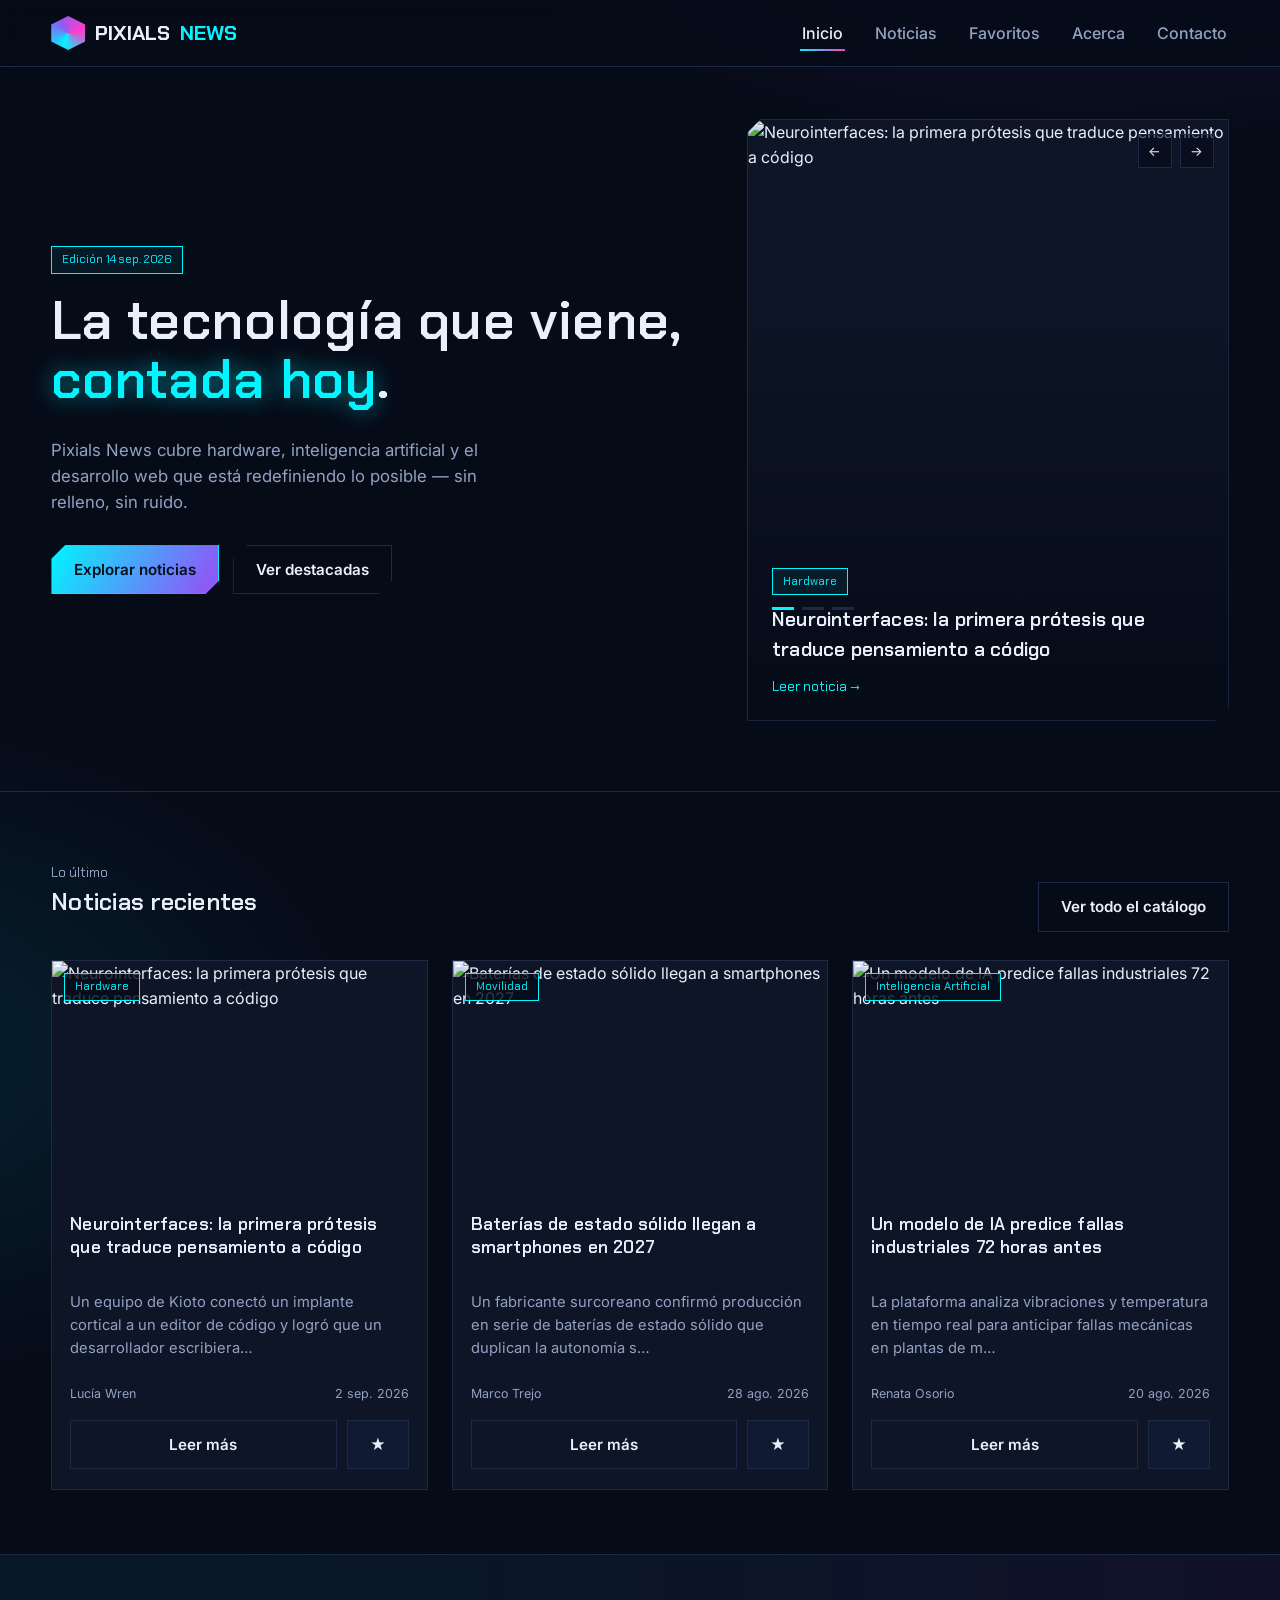
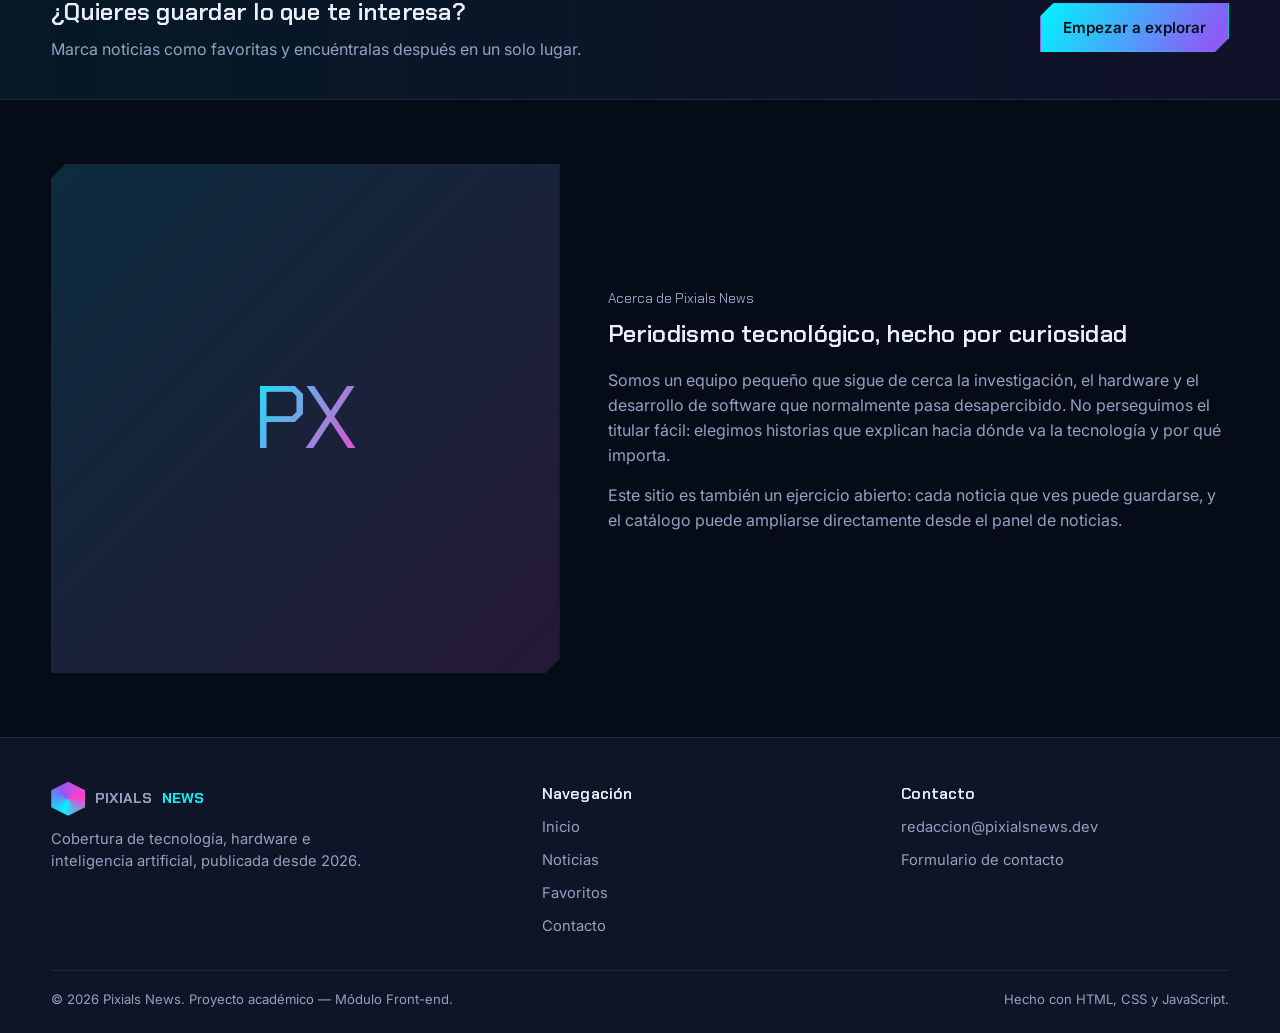
==== index.html @ 2e8cb389 "Primera entrega: mockup funcional de Pixials News" ====
<!DOCTYPE html>
<html lang="es">
<head>
<meta charset="UTF-8">
<meta name="viewport" content="width=device-width, initial-scale=1.0">
<title>Pixials News — Tecnología del futuro, hoy</title>
<link rel="preconnect" href="https://fonts.googleapis.com">
<link rel="preconnect" href="https://fonts.gstatic.com" crossorigin>
<link href="https://fonts.googleapis.com/css2?family=Chakra+Petch:wght@500;600;700&family=Inter:wght@400;500;600&display=swap" rel="stylesheet">
<link rel="stylesheet" href="css/style.css">
<style>
  /* Estilos exclusivos del Home */
  .hero{
    padding:52px 0 70px;
    border-bottom:1px solid var(--line);
  }
  .hero-grid{
    display:grid;
    grid-template-columns: 1.15fr 0.85fr;
    gap:44px;
    align-items:center;
  }
  .hero-copy .tag{ margin-bottom:18px; }
  .hero-copy h1{
    font-size:clamp(2.2rem, 5vw, 3.4rem);
    line-height:1.08;
  }
  .hero-copy h1 .glow{
    color:var(--cian);
    text-shadow:0 0 22px rgba(0,245,255,.55);
  }
  .hero-copy p{ color:var(--text-dim); font-size:1.05rem; max-width:480px; margin:18px 0 30px; }
  .hero-actions{ display:flex; gap:14px; flex-wrap:wrap; }

  /* Carrusel */
  .carousel{
    position:relative;
    border:1px solid var(--line);
    background:var(--panel);
    overflow:hidden;
  }
  .carousel-track{
    display:flex;
    transition:transform .55s cubic-bezier(.65,0,.35,1);
  }
  .slide{
    min-width:100%;
    position:relative;
    aspect-ratio:4/5;
  }
  .slide img{ width:100%; height:100%; object-fit:cover; }
  .slide::after{
    content:"";
    position:absolute; inset:0;
    background:linear-gradient(180deg, transparent 30%, rgba(6,11,24,.95) 92%);
  }
  .slide-copy{
    position:absolute; left:0; right:0; bottom:0;
    padding:26px 24px 22px;
    z-index:2;
  }
  .slide-copy .tag{ margin-bottom:10px; }
  .slide-copy h3{ font-size:1.2rem; margin-bottom:8px; }
  .slide-copy a{ font-family:var(--font-head); color:var(--cian); font-size:.85rem; }

  .carousel-nav{
    position:absolute; top:14px; right:14px; z-index:3;
    display:flex; gap:8px;
  }
  .carousel-nav button{
    width:34px; height:34px;
    background:rgba(6,11,24,.6);
    border:1px solid var(--line);
    color:var(--text);
    display:flex; align-items:center; justify-content:center;
  }
  .carousel-nav button:hover{ border-color:var(--cian); color:var(--cian); }

  .carousel-dots{
    position:absolute; left:24px; bottom:110px; z-index:3;
    display:flex; gap:8px;
  }
  .carousel-dots button{
    width:22px; height:3px; padding:0;
    background:var(--line); border:none;
  }
  .carousel-dots button.active{ background:var(--cian); }

  /* Acerca de */
  .about{
    display:grid;
    grid-template-columns:0.9fr 1.1fr;
    gap:48px;
    align-items:center;
  }
  .about-visual{
    aspect-ratio:1/1;
    border:1px solid var(--line);
    background:
      linear-gradient(135deg, rgba(0,245,255,.10), rgba(255,62,200,.10)),
      var(--panel);
    display:flex; align-items:center; justify-content:center;
    position:relative;
  }
  .about-visual span{
    font-family:var(--font-head);
    font-size:5.5rem;
    background:linear-gradient(120deg, var(--cian), var(--magenta));
    -webkit-background-clip:text; background-clip:text; color:transparent;
  }
  .about-text p{ color:var(--text-dim); }

  /* CTA banda */
  .cta-band{
    border-top:1px solid var(--line);
    border-bottom:1px solid var(--line);
    background:linear-gradient(90deg, rgba(0,245,255,.06), rgba(139,92,246,.08));
  }
  .cta-band .inner{
    display:flex; align-items:center; justify-content:space-between; gap:20px; flex-wrap:wrap;
    padding:38px 0;
  }
  .cta-band h2{ font-size:1.5rem; margin:0; }
  .cta-band p{ margin:6px 0 0; color:var(--text-dim); }

  @media (max-width:860px){
    .hero-grid, .about{ grid-template-columns:1fr; }
    .hero-copy p{ max-width:100%; }
  }
</style>
</head>
<body>

<header class="site-header">
  <div class="container nav">
    <a href="index.html" class="brand"><span class="brand-mark"></span>PIXIALS <span>NEWS</span></a>
    <ul class="nav-links">
      <li><a href="index.html">Inicio</a></li>
      <li><a href="listado.html">Noticias</a></li>
      <li><a href="listado.html?filtro=favoritos">Favoritos <em data-fav-count style="font-style:normal;color:var(--magenta)"></em></a></li>
      <li><a href="index.html#acerca">Acerca</a></li>
      <li><a href="contacto.html">Contacto</a></li>
    </ul>
    <button class="nav-toggle" aria-label="Abrir menú">☰</button>
  </div>
</header>

<main>

  <!-- HERO -->
  <section class="hero">
    <div class="container hero-grid">
      <div class="hero-copy">
        <span class="tag">Edición 14 sep. 2026</span>
        <h1>La tecnología que viene, <span class="glow">contada hoy</span>.</h1>
        <p>Pixials News cubre hardware, inteligencia artificial y el desarrollo web que está redefiniendo lo posible — sin relleno, sin ruido.</p>
        <div class="hero-actions">
          <a href="listado.html" class="btn btn-primary cut">Explorar noticias</a>
          <a href="#destacadas" class="btn btn-ghost cut">Ver destacadas</a>
        </div>
      </div>

      <div class="carousel cut" id="carousel">
        <div class="carousel-track" id="carouselTrack"></div>
        <div class="carousel-nav">
          <button id="prevBtn" aria-label="Anterior">←</button>
          <button id="nextBtn" aria-label="Siguiente">→</button>
        </div>
        <div class="carousel-dots" id="carouselDots"></div>
      </div>
    </div>
  </section>

  <!-- DESTACADAS -->
  <section class="section" id="destacadas">
    <div class="container">
      <div class="section-head">
        <div>
          <p class="eyebrow">Lo último</p>
          <h2 class="mt-0">Noticias recientes</h2>
        </div>
        <a href="listado.html" class="btn btn-ghost cut-sm">Ver todo el catálogo</a>
      </div>
      <div class="news-grid" id="latestGrid"></div>
    </div>
  </section>

  <!-- CTA -->
  <div class="cta-band">
    <div class="container inner">
      <div>
        <h2>¿Quieres guardar lo que te interesa?</h2>
        <p>Marca noticias como favoritas y encuéntralas después en un solo lugar.</p>
      </div>
      <a href="listado.html" class="btn btn-primary cut">Empezar a explorar</a>
    </div>
  </div>

  <!-- ACERCA -->
  <section class="section" id="acerca">
    <div class="container about">
      <div class="about-visual cut">
        <span>PX</span>
      </div>
      <div class="about-text">
        <p class="eyebrow">Acerca de Pixials News</p>
        <h2>Periodismo tecnológico, hecho por curiosidad</h2>
        <p>Somos un equipo pequeño que sigue de cerca la investigación, el hardware y el desarrollo de software que normalmente pasa desapercibido. No perseguimos el titular fácil: elegimos historias que explican hacia dónde va la tecnología y por qué importa.</p>
        <p>Este sitio es también un ejercicio abierto: cada noticia que ves puede guardarse, y el catálogo puede ampliarse directamente desde el panel de noticias.</p>
      </div>
    </div>
  </section>

</main>

<footer class="site-footer">
  <div class="container">
    <div class="footer-grid">
      <div>
        <a href="index.html" class="brand"><span class="brand-mark"></span>PIXIALS <span>NEWS</span></a>
        <p style="margin-top:12px;max-width:320px;">Cobertura de tecnología, hardware e inteligencia artificial, publicada desde 2026.</p>
      </div>
      <div>
        <h4>Navegación</h4>
        <ul>
          <li><a href="index.html">Inicio</a></li>
          <li><a href="listado.html">Noticias</a></li>
          <li><a href="listado.html?filtro=favoritos">Favoritos</a></li>
          <li><a href="contacto.html">Contacto</a></li>
        </ul>
      </div>
      <div>
        <h4>Contacto</h4>
        <ul>
          <li><a href="mailto:redaccion@pixialsnews.dev">redaccion@pixialsnews.dev</a></li>
          <li><a href="contacto.html">Formulario de contacto</a></li>
        </ul>
      </div>
    </div>
    <div class="footer-bottom">
      <span>© 2026 Pixials News. Proyecto académico — Módulo Front-end.</span>
      <span>Hecho con HTML, CSS y JavaScript.</span>
    </div>
  </div>
</footer>

<script src="js/data.js"></script>
<script src="js/app.js"></script>
<script src="js/home.js"></script>
</body>
</html>
---- css/style.css ----
/* =========================================================
   PIXIALS NEWS — Design tokens
   ========================================================= */
:root{
  --bg:        #060B18;
  --panel:     #0D1526;
  --panel-2:   #101B33;
  --line:      #1D2A45;
  --text:      #E9EFFB;
  --text-dim:  #93A2C2;
  --cian:      #00F5FF;
  --magenta:   #FF3EC8;
  --violeta:   #8B5CF6;

  --font-head: "Chakra Petch", sans-serif;
  --font-body: "Inter", sans-serif;

  --cut: 14px; /* tamaño del corte de esquina "circuito" */
}

*,*::before,*::after{ box-sizing:border-box; }
html{ scroll-behavior:smooth; }

body{
  margin:0;
  background:
    radial-gradient(1200px 700px at 85% -10%, rgba(139,92,246,.16), transparent 60%),
    radial-gradient(900px 600px at -10% 40%, rgba(0,245,255,.10), transparent 55%),
    var(--bg);
  color:var(--text);
  font-family:var(--font-body);
  line-height:1.55;
  min-height:100vh;
  display:flex;
  flex-direction:column;
}

h1,h2,h3,h4{
  font-family:var(--font-head);
  margin:0 0 .5em;
  letter-spacing:.01em;
  font-weight:600;
}

a{ color:inherit; text-decoration:none; }
img{ max-width:100%; display:block; }
button{ font-family:var(--font-body); cursor:pointer; }

::selection{ background:var(--magenta); color:#060B18; }

:focus-visible{
  outline:2px solid var(--cian);
  outline-offset:3px;
}

.container{
  width:min(1180px, 92%);
  margin-inline:auto;
}

/* esquinas "cortadas" tipo circuito, en vez de border-radius uniforme */
.cut{
  clip-path: polygon(
    var(--cut) 0, 100% 0, 100% calc(100% - var(--cut)),
    calc(100% - var(--cut)) 100%, 0 100%, 0 var(--cut)
  );
}
.cut-sm{
  --cut: 8px;
}

/* =========================================================
   HEADER
   ========================================================= */
.site-header{
  position:sticky; top:0; z-index:50;
  background:rgba(6,11,24,.82);
  backdrop-filter: blur(10px);
  border-bottom:1px solid var(--line);
}
.nav{
  display:flex;
  align-items:center;
  justify-content:space-between;
  padding:16px 0;
}
.brand{
  display:flex; align-items:center; gap:10px;
  font-family:var(--font-head);
  font-size:1.3rem;
  font-weight:700;
}
.brand-mark{
  width:34px; height:34px;
  background: conic-gradient(from 200deg, var(--cian), var(--violeta), var(--magenta), var(--cian));
  clip-path: polygon(50% 0, 100% 25%, 100% 75%, 50% 100%, 0 75%, 0 25%);
  box-shadow: 0 0 18px rgba(0,245,255,.55);
}
.brand span{ color:var(--cian); }

.nav-links{
  display:flex; gap:28px; list-style:none; margin:0; padding:0;
}
.nav-links a{
  position:relative;
  color:var(--text-dim);
  font-weight:500;
  padding:6px 2px;
  transition:color .2s ease;
}
.nav-links a::after{
  content:"";
  position:absolute; left:0; bottom:-2px;
  width:0; height:2px;
  background:linear-gradient(90deg,var(--cian),var(--magenta));
  transition:width .25s ease;
}
.nav-links a:hover, .nav-links a.active{ color:var(--text); }
.nav-links a:hover::after, .nav-links a.active::after{ width:100%; }

.nav-toggle{
  display:none;
  background:none; border:1px solid var(--line); color:var(--text);
  padding:8px 10px;
}

@media (max-width: 800px){
  .nav-links{
    position:absolute; top:100%; left:0; right:0;
    flex-direction:column;
    background:var(--panel);
    border-bottom:1px solid var(--line);
    padding:18px 6%;
    gap:16px;
    display:none;
  }
  .nav-links.open{ display:flex; }
  .nav-toggle{ display:block; }
}

/* =========================================================
   BOTONES
   ========================================================= */
.btn{
  display:inline-flex; align-items:center; gap:8px;
  padding:12px 22px;
  font-weight:600;
  font-size:.95rem;
  border:1px solid transparent;
  transition:transform .15s ease, box-shadow .2s ease, background .2s ease;
}
.btn:active{ transform:translateY(1px); }

.btn-primary{
  background:linear-gradient(120deg, var(--cian), var(--violeta) 90%);
  color:#04101c;
}
.btn-primary:hover{ box-shadow:0 0 24px rgba(0,245,255,.45); }

.btn-ghost{
  background:transparent;
  border-color:var(--line);
  color:var(--text);
}
.btn-ghost:hover{ border-color:var(--cian); color:var(--cian); }

.btn-fav{
  background:var(--panel-2);
  border-color:var(--line);
  color:var(--text);
}
.btn-fav.is-active{
  background:rgba(255,62,200,.12);
  border-color:var(--magenta);
  color:var(--magenta);
}
.btn-danger{
  background:transparent;
  border-color:#4a1f2c;
  color:#ff7a9c;
}
.btn-danger:hover{ background:rgba(255,62,200,.08); }

.btn-block{ width:100%; justify-content:center; }

/* =========================================================
   TAG / BADGE de categoría
   ========================================================= */
.tag{
  display:inline-block;
  font-family:var(--font-head);
  font-size:.72rem;
  padding:4px 10px;
  border:1px solid var(--cian);
  color:var(--cian);
  background:rgba(0,245,255,.06);
}

/* =========================================================
   FOOTER
   ========================================================= */
.site-footer{
  margin-top:auto;
  border-top:1px solid var(--line);
  background:var(--panel);
  padding:44px 0 24px;
}
.footer-grid{
  display:grid;
  grid-template-columns: 1.4fr 1fr 1fr;
  gap:32px;
}
.footer-grid h4{ color:var(--text); font-size:1rem; }
.footer-grid p, .footer-grid a{ color:var(--text-dim); font-size:.92rem; }
.footer-grid ul{ list-style:none; padding:0; margin:0; display:grid; gap:8px; }
.footer-grid a:hover{ color:var(--cian); }
.footer-bottom{
  margin-top:32px; padding-top:18px;
  border-top:1px solid var(--line);
  display:flex; justify-content:space-between; flex-wrap:wrap; gap:10px;
  font-size:.82rem; color:var(--text-dim);
}
@media (max-width:700px){ .footer-grid{ grid-template-columns:1fr; } }

/* =========================================================
   SECCIONES GENERALES
   ========================================================= */
.section{ padding:64px 0; }
.section-head{
  display:flex; align-items:flex-end; justify-content:space-between;
  gap:20px; margin-bottom:28px; flex-wrap:wrap;
}
.section-head p{ color:var(--text-dim); max-width:520px; margin:6px 0 0; }
.eyebrow{
  font-family:var(--font-head);
  color:var(--violeta);
  font-size:.85rem;
  margin:0 0 6px;
}

.page-hero{
  padding:56px 0 20px;
  border-bottom:1px solid var(--line);
}
.page-hero h1{ font-size:clamp(2rem, 4vw, 2.6rem); }
.page-hero p{ color:var(--text-dim); max-width:640px; }

/* =========================================================
   CARD de noticia
   ========================================================= */
.news-card{
  background:var(--panel);
  border:1px solid var(--line);
  overflow:hidden;
  display:flex; flex-direction:column;
  transition:border-color .2s ease, transform .2s ease;
}
.news-card:hover{ border-color:var(--violeta); transform:translateY(-3px); }
.news-card .thumb{
  aspect-ratio:16/10; overflow:hidden; position:relative;
}
.news-card .thumb img{ width:100%; height:100%; object-fit:cover; }
.news-card .thumb .tag{ position:absolute; top:12px; left:12px; background:#060B18cc; }
.news-card .body{ padding:18px 18px 20px; display:flex; flex-direction:column; gap:10px; flex:1; }
.news-card h3{ font-size:1.08rem; line-height:1.3; }
.news-card .excerpt{ color:var(--text-dim); font-size:.92rem; flex:1; }
.news-card .meta{ font-size:.78rem; color:var(--text-dim); display:flex; justify-content:space-between; }
.news-card .actions{ display:flex; gap:10px; margin-top:6px; }

.news-grid{
  display:grid;
  grid-template-columns:repeat(3, 1fr);
  gap:24px;
}
@media (max-width:900px){ .news-grid{ grid-template-columns:repeat(2,1fr); } }
@media (max-width:620px){ .news-grid{ grid-template-columns:1fr; } }

/* =========================================================
   FORMULARIOS
   ========================================================= */
.field{ display:flex; flex-direction:column; gap:6px; margin-bottom:18px; }
.field label{ font-size:.85rem; color:var(--text-dim); }
.field input, .field textarea, .field select{
  background:var(--panel-2);
  border:1px solid var(--line);
  color:var(--text);
  padding:12px 14px;
  font-family:var(--font-body);
  font-size:.95rem;
}
.field input:focus, .field textarea:focus, .field select:focus{
  border-color:var(--cian);
}
.field.error input, .field.error textarea{ border-color:var(--magenta); }
.field .error-msg{ color:var(--magenta); font-size:.78rem; min-height:1em; }

.alert{
  padding:14px 16px;
  border:1px solid var(--cian);
  background:rgba(0,245,255,.07);
  color:var(--text);
  margin-bottom:20px;
  font-size:.92rem;
}
.alert.success{ border-color:var(--cian); }
.alert.hidden{ display:none; }

/* utilidades */
.text-dim{ color:var(--text-dim); }
.mt-0{ margin-top:0; }
.flex-between{ display:flex; align-items:center; justify-content:space-between; }
.empty-state{
  padding:60px 20px; text-align:center; color:var(--text-dim);
  border:1px dashed var(--line);
}
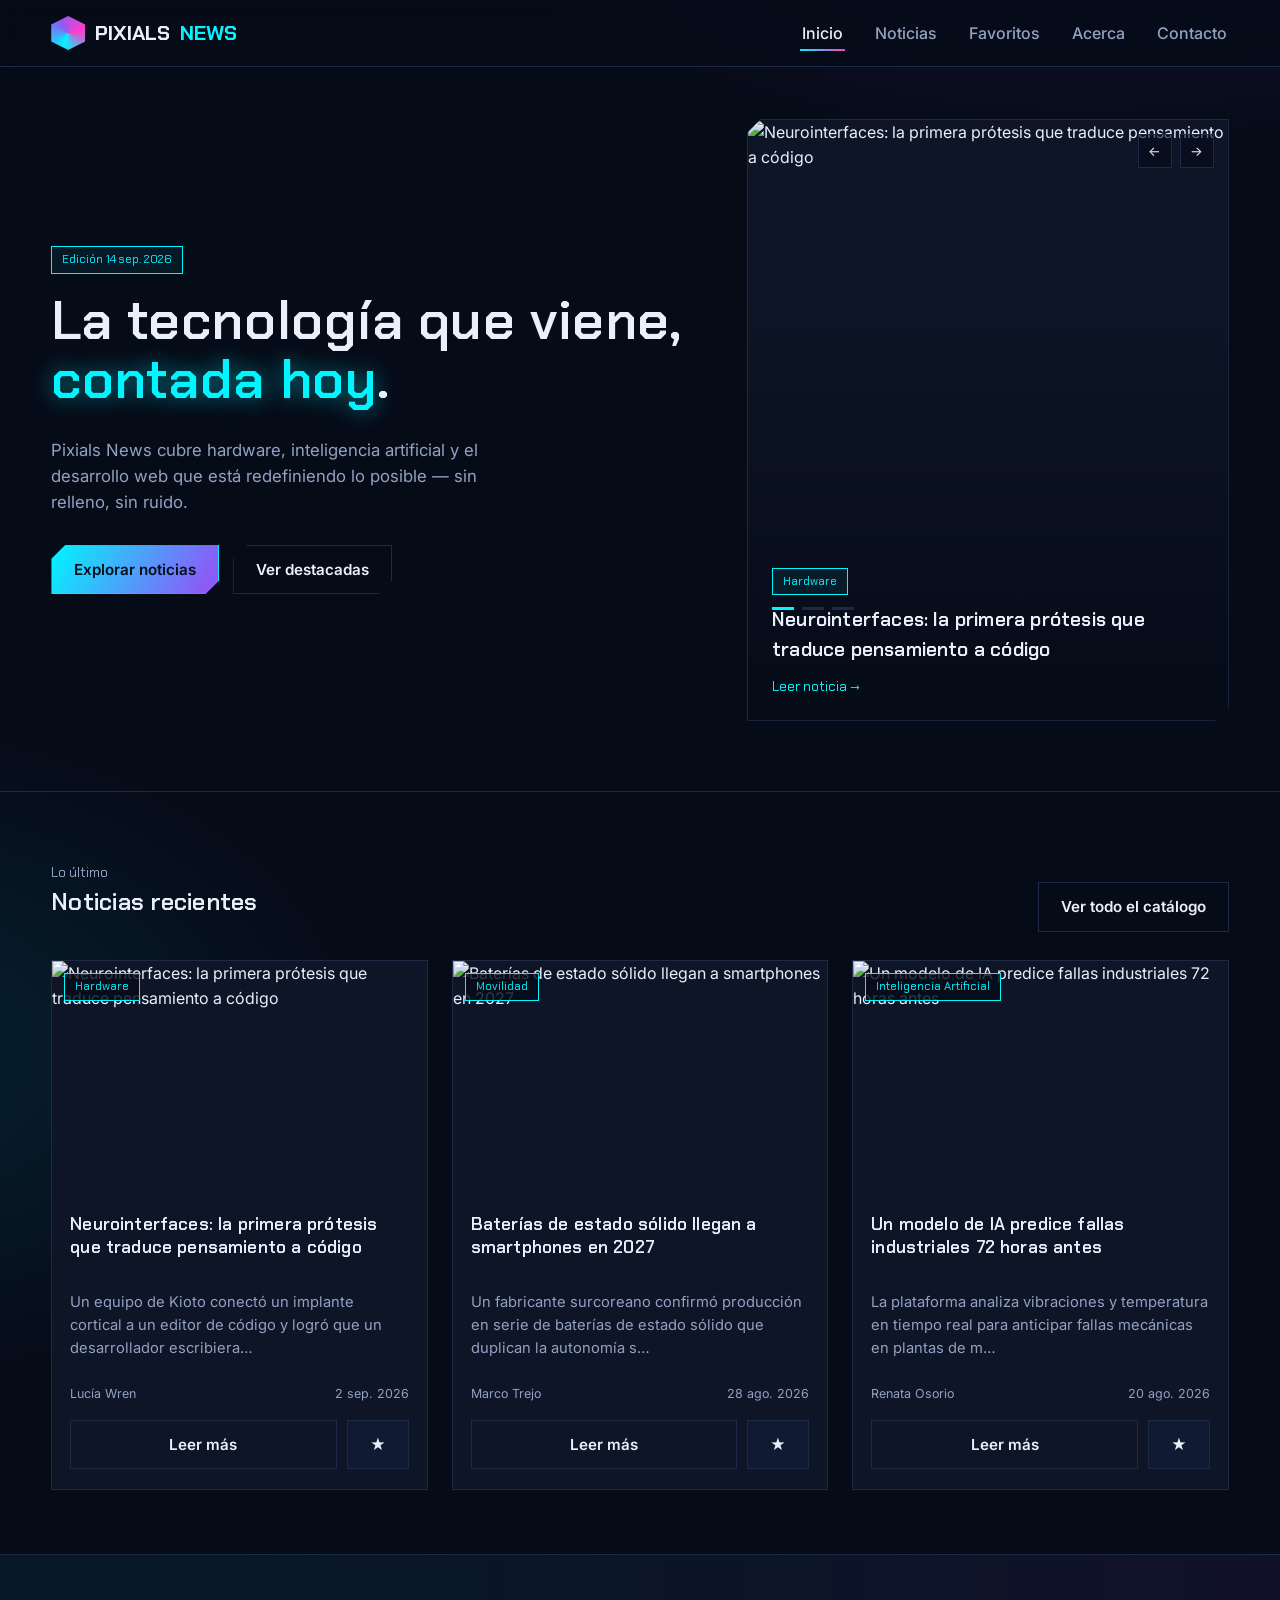
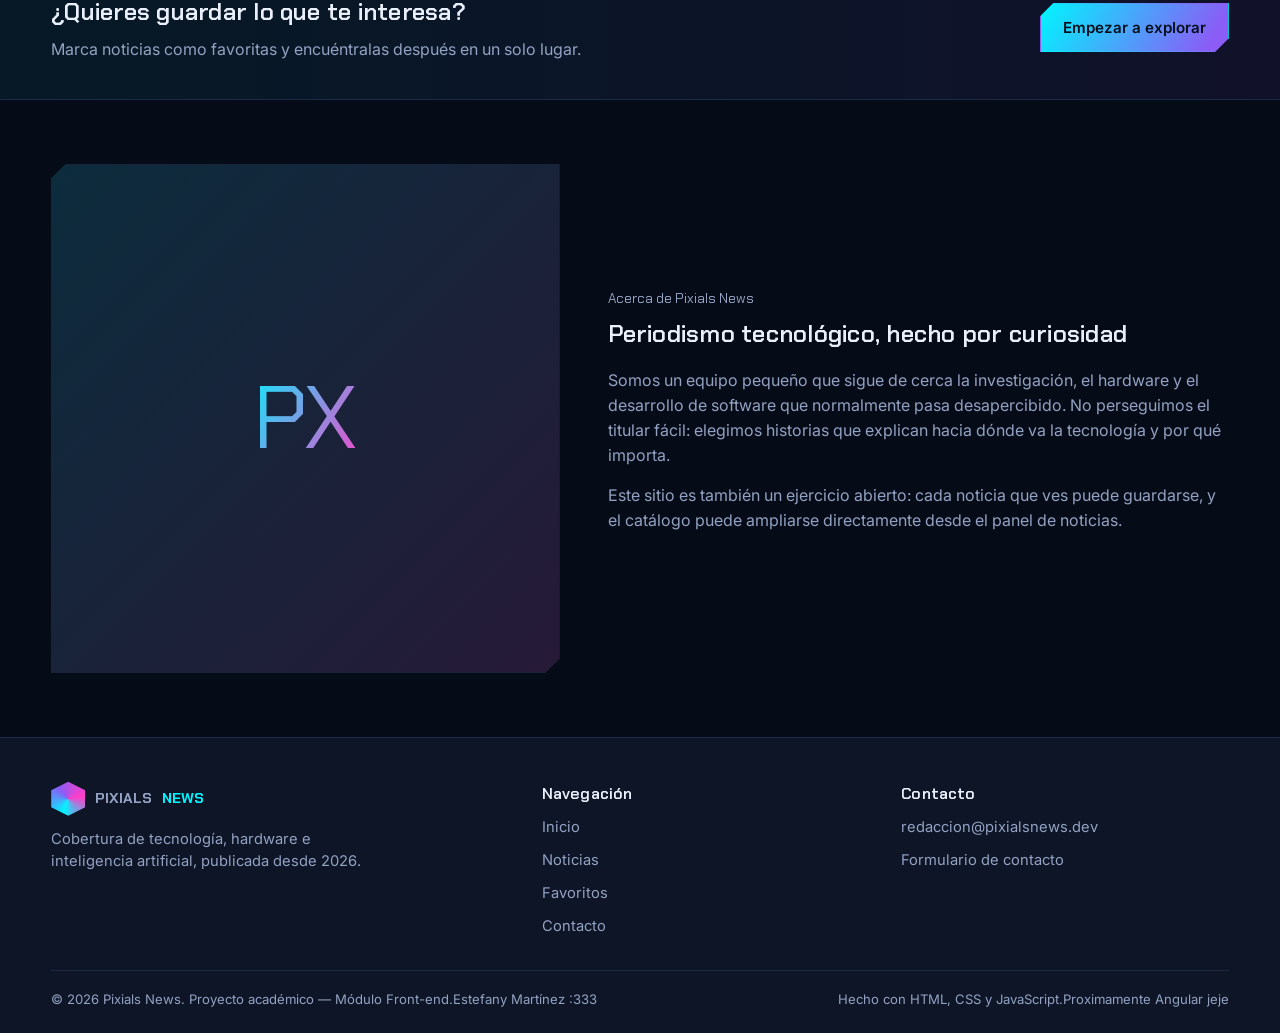
==== commit 9511f4bc: "Update index.html" ====
--- a/index.html
+++ b/index.html
@@ -238,8 +238,8 @@
       </div>
     </div>
     <div class="footer-bottom">
-      <span>© 2026 Pixials News. Proyecto académico — Módulo Front-end.</span>
-      <span>Hecho con HTML, CSS y JavaScript.</span>
+      <span>© 2026 Pixials News. Proyecto académico — Módulo Front-end.Estefany Martínez :333 </span>
+      <span>Hecho con HTML, CSS y JavaScript.Proximamente Angular jeje</span>
     </div>
   </div>
 </footer>
